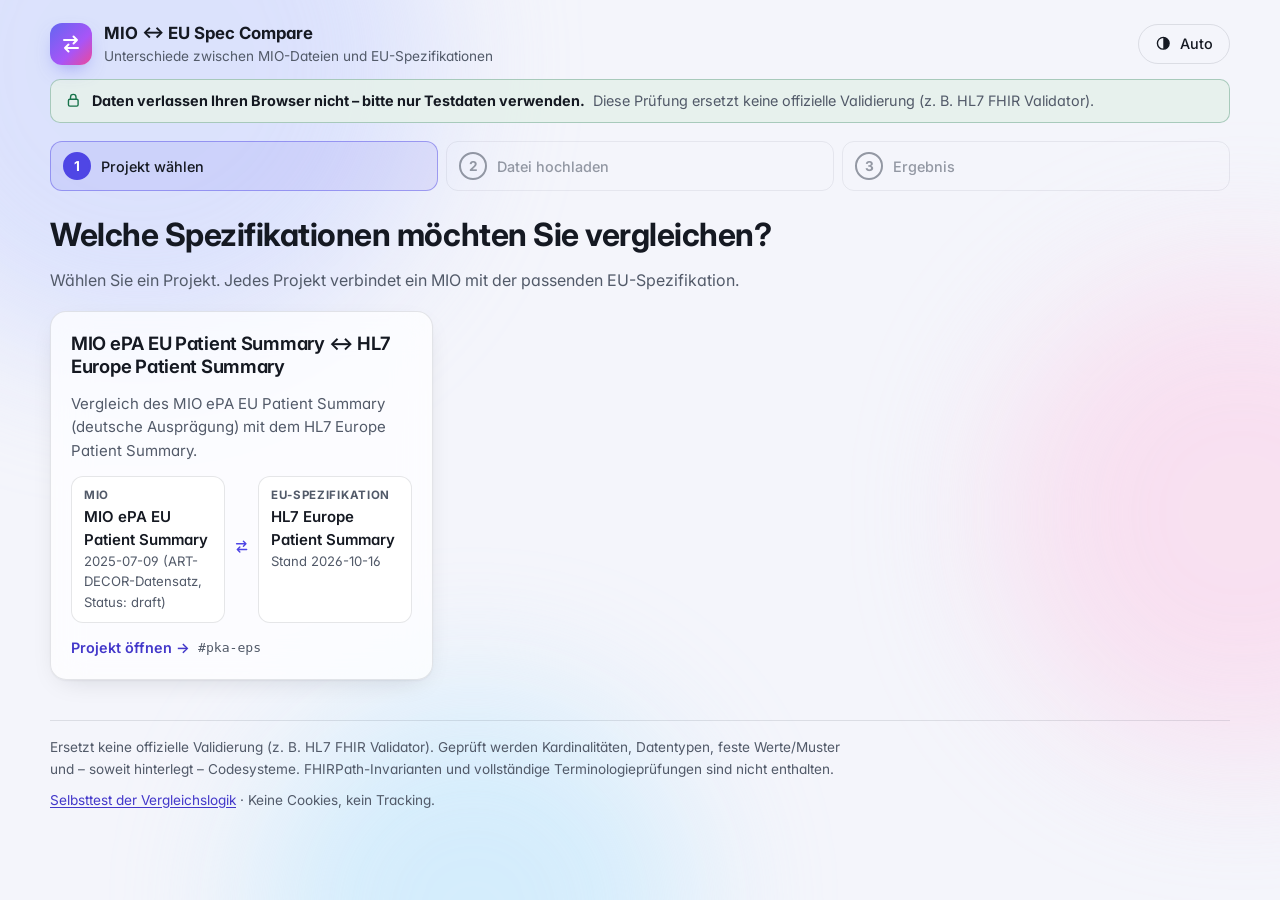
==== index.html @ 2fec4e15 "Webseite Erstellung Ersterstellung" ====
<!doctype html>
<html lang="de">
<head>
  <meta charset="utf-8">
  <meta name="viewport" content="width=device-width, initial-scale=1">
  <title>MIO ↔ EU Spec Compare</title>
  <meta name="description" content="Vergleicht MIO-Dateien (FHIR XML) mit der passenden EU-Spezifikation und zeigt die Unterschiede. Alles läuft im Browser.">
  <meta name="color-scheme" content="light dark">
  <link rel="icon" href="data:image/svg+xml,%3Csvg xmlns='http://www.w3.org/2000/svg' viewBox='0 0 32 32'%3E%3Crect width='32' height='32' rx='8' fill='%234f46e5'/%3E%3Cpath d='M9 11h9m0 0-3-3m3 3-3 3M23 21h-9m0 0 3-3m-3 3 3 3' stroke='white' stroke-width='2.4' fill='none' stroke-linecap='round' stroke-linejoin='round'/%3E%3C/svg%3E">
  <link rel="preconnect" href="https://fonts.googleapis.com">
  <link rel="preconnect" href="https://fonts.gstatic.com" crossorigin>
  <link rel="stylesheet" href="https://fonts.googleapis.com/css2?family=Inter:wght@400;500;600;700&display=swap">
  <link rel="stylesheet" href="css/app.css">
  <link rel="stylesheet" href="css/print.css" media="print">
</head>
<body>
  <!-- Icon-Bibliothek (inline, keine externen Abhängigkeiten) -->
  <svg width="0" height="0" style="position:absolute" aria-hidden="true" focusable="false">
    <symbol id="i-fehlt" viewBox="0 0 24 24"><circle cx="12" cy="12" r="9" fill="none" stroke="currentColor" stroke-width="2"/><path d="M8 12h8" stroke="currentColor" stroke-width="2.2" stroke-linecap="round"/></symbol>
    <symbol id="i-nur-mio" viewBox="0 0 24 24"><circle cx="12" cy="12" r="9" fill="none" stroke="currentColor" stroke-width="2"/><path d="M12 8v8M8 12h8" stroke="currentColor" stroke-width="2.2" stroke-linecap="round"/></symbol>
    <symbol id="i-abweichend" viewBox="0 0 24 24"><path d="M12 3 2.5 20h19L12 3Z" fill="none" stroke="currentColor" stroke-width="2" stroke-linejoin="round"/><path d="M8.5 13h7M8.5 16.5h7M14 10.5l-4 8" stroke="currentColor" stroke-width="1.8" stroke-linecap="round"/></symbol>
    <symbol id="i-ok" viewBox="0 0 24 24"><circle cx="12" cy="12" r="9" fill="none" stroke="currentColor" stroke-width="2"/><path d="m8 12.5 2.6 2.6L16.2 9.5" fill="none" stroke="currentColor" stroke-width="2.2" stroke-linecap="round" stroke-linejoin="round"/></symbol>
    <symbol id="i-kritisch" viewBox="0 0 24 24"><path d="M8.2 2.5h7.6l5.7 5.7v7.6l-5.7 5.7H8.2l-5.7-5.7V8.2z" fill="none" stroke="currentColor" stroke-width="2" stroke-linejoin="round"/><path d="M12 7.5v5.5" stroke="currentColor" stroke-width="2.2" stroke-linecap="round"/><circle cx="12" cy="16.5" r="1.3" fill="currentColor"/></symbol>
    <symbol id="i-warnung" viewBox="0 0 24 24"><path d="M12 3 2.5 20h19L12 3Z" fill="none" stroke="currentColor" stroke-width="2" stroke-linejoin="round"/><path d="M12 9.5v4.5" stroke="currentColor" stroke-width="2.2" stroke-linecap="round"/><circle cx="12" cy="17" r="1.2" fill="currentColor"/></symbol>
    <symbol id="i-info" viewBox="0 0 24 24"><circle cx="12" cy="12" r="9" fill="none" stroke="currentColor" stroke-width="2"/><path d="M12 11v5.5" stroke="currentColor" stroke-width="2.2" stroke-linecap="round"/><circle cx="12" cy="7.8" r="1.3" fill="currentColor"/></symbol>
    <symbol id="i-upload" viewBox="0 0 24 24"><path d="M12 15V4m0 0-4.5 4.5M12 4l4.5 4.5M4 15v3.5A1.5 1.5 0 0 0 5.5 20h13a1.5 1.5 0 0 0 1.5-1.5V15" fill="none" stroke="currentColor" stroke-width="2" stroke-linecap="round" stroke-linejoin="round"/></symbol>
    <symbol id="i-file" viewBox="0 0 24 24"><path d="M14 3H7a2 2 0 0 0-2 2v14a2 2 0 0 0 2 2h10a2 2 0 0 0 2-2V8l-5-5Z M14 3v5h5" fill="none" stroke="currentColor" stroke-width="2" stroke-linejoin="round"/></symbol>
    <symbol id="i-lock" viewBox="0 0 24 24"><rect x="5" y="10.5" width="14" height="10" rx="2" fill="none" stroke="currentColor" stroke-width="2"/><path d="M8 10.5V7.5a4 4 0 0 1 8 0v3" fill="none" stroke="currentColor" stroke-width="2"/></symbol>
    <symbol id="i-sun" viewBox="0 0 24 24"><circle cx="12" cy="12" r="4.2" fill="none" stroke="currentColor" stroke-width="2"/><path d="M12 2.5v2M12 19.5v2M4.6 4.6 6 6M18 18l1.4 1.4M2.5 12h2M19.5 12h2M4.6 19.4 6 18M18 6l1.4-1.4" stroke="currentColor" stroke-width="2" stroke-linecap="round"/></symbol>
    <symbol id="i-moon" viewBox="0 0 24 24"><path d="M20 14.5A8 8 0 0 1 9.5 4a8 8 0 1 0 10.5 10.5Z" fill="none" stroke="currentColor" stroke-width="2" stroke-linejoin="round"/></symbol>
    <symbol id="i-auto" viewBox="0 0 24 24"><circle cx="12" cy="12" r="8.5" fill="none" stroke="currentColor" stroke-width="2"/><path d="M12 3.5v17a8.5 8.5 0 0 0 0-17Z" fill="currentColor"/></symbol>
    <symbol id="i-external" viewBox="0 0 24 24"><path d="M14 4h6v6M20 4l-9 9M18 14v4.5a1.5 1.5 0 0 1-1.5 1.5h-11A1.5 1.5 0 0 1 4 18.5v-11A1.5 1.5 0 0 1 5.5 6H10" fill="none" stroke="currentColor" stroke-width="2" stroke-linecap="round" stroke-linejoin="round"/></symbol>
    <symbol id="i-download" viewBox="0 0 24 24"><path d="M12 4v11m0 0-4.5-4.5M12 15l4.5-4.5M4 17v1.5A1.5 1.5 0 0 0 5.5 20h13a1.5 1.5 0 0 0 1.5-1.5V17" fill="none" stroke="currentColor" stroke-width="2" stroke-linecap="round" stroke-linejoin="round"/></symbol>
    <symbol id="i-print" viewBox="0 0 24 24"><path d="M7 9V3.5h10V9M7 17H5a1.5 1.5 0 0 1-1.5-1.5v-5A1.5 1.5 0 0 1 5 9h14a1.5 1.5 0 0 1 1.5 1.5v5A1.5 1.5 0 0 1 19 17h-2M7 14h10v6.5H7z" fill="none" stroke="currentColor" stroke-width="2" stroke-linejoin="round"/></symbol>
    <symbol id="i-link" viewBox="0 0 24 24"><path d="M10 14a4 4 0 0 0 5.7 0l3-3a4 4 0 0 0-5.7-5.7l-1 1M14 10a4 4 0 0 0-5.7 0l-3 3a4 4 0 0 0 5.7 5.7l1-1" fill="none" stroke="currentColor" stroke-width="2" stroke-linecap="round"/></symbol>
    <symbol id="i-back" viewBox="0 0 24 24"><path d="M15 5l-7 7 7 7" fill="none" stroke="currentColor" stroke-width="2.2" stroke-linecap="round" stroke-linejoin="round"/></symbol>
    <symbol id="i-search" viewBox="0 0 24 24"><circle cx="10.5" cy="10.5" r="6.5" fill="none" stroke="currentColor" stroke-width="2"/><path d="m15.5 15.5 5 5" stroke="currentColor" stroke-width="2" stroke-linecap="round"/></symbol>
    <symbol id="i-arrows" viewBox="0 0 24 24"><path d="M5 8h13m0 0-3.5-3.5M18 8l-3.5 3.5M19 16H6m0 0 3.5-3.5M6 16l3.5 3.5" fill="none" stroke="currentColor" stroke-width="2" stroke-linecap="round" stroke-linejoin="round"/></symbol>
  </svg>

  <a class="skip-link" href="#main">Zum Inhalt springen</a>
  <div class="backdrop" aria-hidden="true"><span class="blob b1"></span><span class="blob b2"></span><span class="blob b3"></span></div>

  <header class="topbar">
    <div class="brand">
      <span class="brand-mark" aria-hidden="true"><svg><use href="#i-arrows"/></svg></span>
      <div>
        <p class="brand-title">MIO ↔ EU Spec Compare</p>
        <p class="brand-sub">Unterschiede zwischen MIO-Dateien und EU-Spezifikationen</p>
      </div>
    </div>
    <button type="button" class="btn btn-ghost theme-toggle" id="theme-toggle" aria-label="Farbschema: automatisch">
      <svg aria-hidden="true"><use href="#i-auto"/></svg><span class="theme-label">Auto</span>
    </button>
  </header>

  <div class="privacy" role="note">
    <svg aria-hidden="true"><use href="#i-lock"/></svg>
    <p><strong>Daten verlassen Ihren Browser nicht – bitte nur Testdaten verwenden.</strong>
      <span>Diese Prüfung ersetzt keine offizielle Validierung (z. B. HL7 FHIR Validator).</span></p>
  </div>

  <nav class="stepper" aria-label="Fortschritt">
    <ol>
      <li><button type="button" class="step" data-step="1"><span class="step-no">1</span><span class="step-text">Projekt wählen</span></button></li>
      <li><button type="button" class="step" data-step="2"><span class="step-no">2</span><span class="step-text">Datei hochladen</span></button></li>
      <li><button type="button" class="step" data-step="3"><span class="step-no">3</span><span class="step-text">Ergebnis</span></button></li>
    </ol>
  </nav>

  <main id="main">
    <p id="status" class="sr-only" role="status" aria-live="polite"></p>

    <!-- Schritt 1 -->
    <section id="schritt-1" class="panel" aria-labelledby="h-schritt-1">
      <h1 id="h-schritt-1" tabindex="-1">Welche Spezifikationen möchten Sie vergleichen?</h1>
      <p class="lead">Wählen Sie ein Projekt. Jedes Projekt verbindet ein MIO mit der passenden EU-Spezifikation.</p>
      <div id="projekt-liste" class="projekt-grid" aria-busy="true"></div>
    </section>

    <!-- Schritt 2 -->
    <section id="schritt-2" class="panel" aria-labelledby="h-schritt-2" hidden>
      <h1 id="h-schritt-2" tabindex="-1">MIO-Datei hochladen</h1>
      <div id="projekt-info" class="projekt-info glass"></div>

      <div id="fehler" class="alert" role="alert" hidden></div>

      <label class="dropzone glass" id="dropzone">
        <input type="file" id="datei-input" accept=".xml,application/xml,text/xml" class="sr-only">
        <span class="drop-icon" aria-hidden="true"><svg><use href="#i-upload"/></svg></span>
        <span class="drop-title">FHIR-XML-Datei hierher ziehen</span>
        <span class="drop-sub">oder <span class="drop-link">Datei auswählen</span> · Bundle oder einzelne Ressource</span>
      </label>

      <div class="beispiele">
        <span class="beispiele-label">Kein Testfall zur Hand?</span>
        <div id="beispiel-buttons" class="btn-row"></div>
      </div>

      <details class="erweitert glass">
        <summary>Erweitert: eigene StructureDefinitions für einen Ad-hoc-Vergleich</summary>
        <p>Laden Sie Profile im JSON-Format (Snapshot-Form, z. B. aus dem <code>package.tgz</code> eines IG). Sie ersetzen für den
          jeweiligen Ressourcentyp die Profile des Projekts – nur in dieser Sitzung und nur in Ihrem Browser.</p>
        <label class="btn btn-secondary file-btn">
          <input type="file" id="profil-input" accept=".json,application/json" multiple class="sr-only">
          <svg aria-hidden="true"><use href="#i-file"/></svg> Profile (JSON) auswählen
        </label>
        <ul id="eigene-profile" class="eigene-profile"></ul>
      </details>
    </section>

    <!-- Schritt 3 -->
    <section id="schritt-3" class="panel" aria-labelledby="h-schritt-3" hidden>
      <div class="ergebnis-kopf">
        <div>
          <h1 id="h-schritt-3" tabindex="-1">Ergebnis</h1>
          <p id="ergebnis-meta" class="lead"></p>
        </div>
        <div class="btn-row werkzeuge">
          <button type="button" class="btn btn-secondary" id="export-csv"><svg aria-hidden="true"><use href="#i-download"/></svg> CSV</button>
          <button type="button" class="btn btn-secondary" id="export-json"><svg aria-hidden="true"><use href="#i-download"/></svg> JSON</button>
          <button type="button" class="btn btn-secondary" id="drucken"><svg aria-hidden="true"><use href="#i-print"/></svg> Drucken</button>
          <button type="button" class="btn btn-secondary" id="link-kopieren"><svg aria-hidden="true"><use href="#i-link"/></svg> Link kopieren</button>
          <button type="button" class="btn btn-primary" id="neue-datei"><svg aria-hidden="true"><use href="#i-upload"/></svg> Neue Datei</button>
        </div>
      </div>

      <div class="uebersicht">
        <div class="score glass" id="score"></div>
        <div class="kennzahlen" id="kennzahlen"></div>
      </div>

      <div class="ansicht-tabs" role="tablist" aria-label="Ansicht">
        <button type="button" role="tab" id="tab-dashboard" aria-controls="ansicht-dashboard" aria-selected="true">Befunde</button>
        <button type="button" role="tab" id="tab-nebeneinander" aria-controls="ansicht-nebeneinander" aria-selected="false" tabindex="-1">Nebeneinander</button>
      </div>

      <div id="ansicht-dashboard" role="tabpanel" aria-labelledby="tab-dashboard">
        <div class="filter glass">
          <div class="chips" id="chips" role="group" aria-label="Kategorien filtern"></div>
          <div class="filter-felder">
            <label class="feld suche">
              <span class="sr-only">Volltextsuche</span>
              <svg aria-hidden="true"><use href="#i-search"/></svg>
              <input type="search" id="suche" placeholder="Suchen: Pfad, Element, Erklärung …" autocomplete="off">
            </label>
            <label class="feld">
              <span class="feld-label">Schwere</span>
              <select id="filter-schwere">
                <option value="">Alle</option>
                <option value="kritisch">Kritisch</option>
                <option value="warnung">Warnung</option>
                <option value="info">Info</option>
              </select>
            </label>
            <label class="feld">
              <span class="feld-label">Ressource</span>
              <select id="filter-ressource"><option value="">Alle</option></select>
            </label>
          </div>
        </div>
        <p id="treffer-info" class="treffer-info" aria-live="polite"></p>
        <div id="befund-liste" class="befund-liste"></div>
      </div>

      <div id="ansicht-nebeneinander" role="tabpanel" aria-labelledby="tab-nebeneinander" hidden>
        <div class="filter glass nb-filter">
          <label class="feld">
            <span class="feld-label">Ressource</span>
            <select id="nb-ressource"></select>
          </label>
          <label class="schalter">
            <input type="checkbox" id="nb-nur-unterschiede">
            <span>Nur Unterschiede zeigen</span>
          </label>
          <p class="nb-hinweis" id="nb-profil"></p>
        </div>
        <div class="nb-tabelle glass" id="nb-tabelle" role="table" aria-label="MIO-Datei und EU-Profil nebeneinander"></div>
      </div>
    </section>
  </main>

  <footer class="fusszeile">
    <p>Ersetzt keine offizielle Validierung (z. B. HL7 FHIR Validator). Geprüft werden Kardinalitäten, Datentypen,
      feste Werte/Muster und – soweit hinterlegt – Codesysteme. FHIRPath-Invarianten und vollständige Terminologieprüfungen sind nicht enthalten.</p>
    <p><a href="tests/compare.test.html">Selbsttest der Vergleichslogik</a> · Keine Cookies, kein Tracking.</p>
  </footer>

  <script src="js/fhir-xml.js"></script>
  <script src="js/compare.js"></script>
  <script src="js/specs.js"></script>
  <script src="js/export.js"></script>
  <script src="js/app.js"></script>
</body>
</html>
---- css/app.css ----
/* ==========================================================================
   MIO ↔ EU Spec Compare – Stylesheet
   Hell/Dunkel: folgt dem System, per [data-theme] auf <html> überschreibbar.
   ========================================================================== */

:root {
  --font: "Inter", system-ui, -apple-system, "Segoe UI", Roboto, "Helvetica Neue", Arial, sans-serif;
  --mono: ui-monospace, "Cascadia Code", "SF Mono", Consolas, monospace;
  --radius: 16px;
  --radius-sm: 10px;
  --ease: cubic-bezier(.2, .8, .2, 1);

  --bg: #f4f5fb;
  --bg-blob-1: #c7d2fe;
  --bg-blob-2: #fbcfe8;
  --bg-blob-3: #bae6fd;
  --surface: rgba(255, 255, 255, .72);
  --surface-strong: rgba(255, 255, 255, .92);
  --surface-solid: #ffffff;
  --border: rgba(23, 27, 45, .11);
  --text: #151922;
  --muted: #525a69;
  --accent: #4f46e5;
  --accent-strong: #4338ca;
  --accent-soft: rgba(79, 70, 229, .1);
  --on-accent: #ffffff;
  --focus: #2563eb;
  --shadow: 0 1px 2px rgba(17, 20, 35, .05), 0 8px 28px -12px rgba(17, 20, 35, .18);
  --shadow-lift: 0 2px 4px rgba(17, 20, 35, .06), 0 18px 40px -16px rgba(17, 20, 35, .28);

  --c-fehlt: #b4232a;
  --c-abweichend: #9a5300;
  --c-nur-mio: #6a3bc9;
  --c-ok: #17724a;
  --c-kritisch: #b4232a;
  --c-warnung: #9a5300;
  --c-info: #2c5cc5;
  --tint: 10%;
}

@media (prefers-color-scheme: dark) {
  :root:not([data-theme="light"]) {
    --bg: #0c0f16;
    --bg-blob-1: #312e81;
    --bg-blob-2: #581c45;
    --bg-blob-3: #0c4a6e;
    --surface: rgba(24, 28, 39, .66);
    --surface-strong: rgba(28, 32, 44, .9);
    --surface-solid: #171b25;
    --border: rgba(226, 232, 255, .11);
    --text: #e8ebf2;
    --muted: #a3abbb;
    --accent: #8f89ff;
    --accent-strong: #a5a0ff;
    --accent-soft: rgba(143, 137, 255, .14);
    --on-accent: #0c0f16;
    --focus: #8ab4ff;
    --shadow: 0 1px 2px rgba(0, 0, 0, .3), 0 10px 30px -12px rgba(0, 0, 0, .6);
    --shadow-lift: 0 2px 4px rgba(0, 0, 0, .35), 0 20px 44px -16px rgba(0, 0, 0, .7);

    --c-fehlt: #ff8d8d;
    --c-abweichend: #f3b54a;
    --c-nur-mio: #bba5ff;
    --c-ok: #5fd39d;
    --c-kritisch: #ff8d8d;
    --c-warnung: #f3b54a;
    --c-info: #8db6ff;
    --tint: 16%;
  }
}

:root[data-theme="dark"] {
  --bg: #0c0f16;
  --bg-blob-1: #312e81;
  --bg-blob-2: #581c45;
  --bg-blob-3: #0c4a6e;
  --surface: rgba(24, 28, 39, .66);
  --surface-strong: rgba(28, 32, 44, .9);
  --surface-solid: #171b25;
  --border: rgba(226, 232, 255, .11);
  --text: #e8ebf2;
  --muted: #a3abbb;
  --accent: #8f89ff;
  --accent-strong: #a5a0ff;
  --accent-soft: rgba(143, 137, 255, .14);
  --on-accent: #0c0f16;
  --focus: #8ab4ff;
  --shadow: 0 1px 2px rgba(0, 0, 0, .3), 0 10px 30px -12px rgba(0, 0, 0, .6);
  --shadow-lift: 0 2px 4px rgba(0, 0, 0, .35), 0 20px 44px -16px rgba(0, 0, 0, .7);

  --c-fehlt: #ff8d8d;
  --c-abweichend: #f3b54a;
  --c-nur-mio: #bba5ff;
  --c-ok: #5fd39d;
  --c-kritisch: #ff8d8d;
  --c-warnung: #f3b54a;
  --c-info: #8db6ff;
  --tint: 16%;
}

/* --------------------------------------------------------------- Basis */

*, *::before, *::after { box-sizing: border-box; }

html { -webkit-text-size-adjust: 100%; }

body {
  margin: 0;
  min-height: 100vh;
  background: var(--bg);
  color: var(--text);
  font: 400 15px/1.55 var(--font);
  font-feature-settings: "cv11", "ss01";
  overflow-x: hidden;
}

h1, h2, h3 { line-height: 1.25; margin: 0 0 .4em; letter-spacing: -.015em; }
h1 { font-size: clamp(1.45rem, 1.1rem + 1.4vw, 2rem); font-weight: 700; }
h2 { font-size: 1.15rem; font-weight: 650; }
h1:focus { outline: none; }
p { margin: 0 0 .75em; }
a { color: var(--accent-strong); text-underline-offset: 2px; }
code, .mono { font-family: var(--mono); font-size: .9em; }
svg { width: 1.15em; height: 1.15em; flex: none; }

:focus-visible { outline: 3px solid var(--focus); outline-offset: 2px; border-radius: 6px; }

.sr-only {
  position: absolute !important; width: 1px; height: 1px; padding: 0; margin: -1px;
  overflow: hidden; clip: rect(0 0 0 0); white-space: nowrap; border: 0;
}

.skip-link {
  position: absolute; left: 16px; top: -60px; z-index: 50;
  background: var(--accent); color: var(--on-accent); padding: 8px 14px; border-radius: 8px; text-decoration: none;
}
.skip-link:focus { top: 12px; }

/* Hintergrund-Blobs für den Glas-Effekt */
.backdrop { position: fixed; inset: 0; z-index: -1; overflow: hidden; pointer-events: none; }
.blob { position: absolute; border-radius: 50%; filter: blur(70px); opacity: .55; animation: schweben 22s var(--ease) infinite alternate; }
.b1 { width: 46vmax; height: 46vmax; background: var(--bg-blob-1); top: -18vmax; left: -12vmax; }
.b2 { width: 38vmax; height: 38vmax; background: var(--bg-blob-2); top: 30vh; right: -16vmax; animation-delay: -6s; }
.b3 { width: 34vmax; height: 34vmax; background: var(--bg-blob-3); bottom: -18vmax; left: 20vw; animation-delay: -12s; }
@keyframes schweben { to { transform: translate3d(4vmax, 3vmax, 0) scale(1.08); } }

.glass {
  background: var(--surface);
  border: 1px solid var(--border);
  border-radius: var(--radius);
  box-shadow: var(--shadow);
  -webkit-backdrop-filter: blur(18px) saturate(140%);
  backdrop-filter: blur(18px) saturate(140%);
}

/* --------------------------------------------------------------- Kopf */

.topbar, .privacy, .stepper, main, .fusszeile {
  width: min(1180px, 100% - 32px);
  margin-inline: auto;
}

.topbar { display: flex; align-items: center; justify-content: space-between; gap: 16px; padding: 20px 0 12px; }
.brand { display: flex; align-items: center; gap: 12px; min-width: 0; }
.brand-mark {
  display: grid; place-items: center; width: 42px; height: 42px; border-radius: 12px; flex: none;
  background: linear-gradient(135deg, #6366f1, #a855f7 60%, #ec4899); color: #fff;
  box-shadow: 0 8px 20px -8px rgba(99, 102, 241, .7);
}
.brand-mark svg { width: 24px; height: 24px; }
.brand-title { font-weight: 700; font-size: 1.05rem; margin: 0; }
.brand-sub { margin: 0; color: var(--muted); font-size: .85rem; }

.privacy {
  display: flex; align-items: flex-start; gap: 10px; padding: 10px 14px; border-radius: var(--radius-sm);
  background: color-mix(in srgb, var(--c-ok) var(--tint), var(--surface-strong));
  border: 1px solid color-mix(in srgb, var(--c-ok) 30%, transparent);
  font-size: .9rem;
}
.privacy svg { color: var(--c-ok); margin-top: 2px; }
.privacy p { margin: 0; }
.privacy span { color: var(--muted); display: inline-block; margin-left: 4px; }

/* --------------------------------------------------------------- Buttons */

.btn {
  display: inline-flex; align-items: center; justify-content: center; gap: 8px;
  min-height: 40px; padding: 8px 16px; border-radius: 999px; border: 1px solid transparent;
  font: 600 .9rem/1.2 var(--font); cursor: pointer; text-decoration: none; white-space: nowrap;
  transition: transform .18s var(--ease), box-shadow .18s var(--ease), background-color .18s;
}
.btn:hover { transform: translateY(-1px); }
.btn:active { transform: translateY(0) scale(.98); }
.btn-primary { background: var(--accent); color: var(--on-accent); box-shadow: 0 8px 20px -10px var(--accent); }
.btn-primary:hover { background: var(--accent-strong); }
.btn-secondary { background: var(--surface-strong); color: var(--text); border-color: var(--border); }
.btn-secondary:hover { box-shadow: var(--shadow); }
.btn-ghost { background: transparent; color: var(--text); border-color: var(--border); }
.btn-row { display: flex; flex-wrap: wrap; gap: 8px; }
.theme-toggle .theme-label { font-weight: 500; }

/* --------------------------------------------------------------- Stepper */

.stepper { margin-top: 18px; }
.stepper ol { list-style: none; display: flex; gap: 8px; padding: 0; margin: 0; counter-reset: none; }
.stepper li { flex: 1; min-width: 0; }
.step {
  width: 100%; display: flex; align-items: center; gap: 10px; padding: 10px 12px; border-radius: 12px;
  background: transparent; border: 1px solid var(--border); color: var(--muted);
  font: 500 .9rem var(--font); cursor: pointer; text-align: left; position: relative; overflow: hidden;
  transition: background-color .25s, color .25s, border-color .25s;
}
.step[disabled] { cursor: not-allowed; opacity: .6; }
.step-no {
  display: grid; place-items: center; width: 28px; height: 28px; border-radius: 50%; flex: none;
  border: 2px solid currentColor; font-weight: 700; font-size: .85rem;
}
.step-text { overflow: hidden; text-overflow: ellipsis; white-space: nowrap; }
.step[aria-current="step"] { background: var(--accent-soft); color: var(--text); border-color: color-mix(in srgb, var(--accent) 45%, transparent); }
.step[aria-current="step"] .step-no { background: var(--accent); border-color: var(--accent); color: var(--on-accent); }
.step.erledigt { color: var(--text); }
.step.erledigt .step-no { border-color: var(--c-ok); color: var(--c-ok); }
.step.erledigt .step-no::after { content: ""; }

/* --------------------------------------------------------------- Panels */

main { padding: 24px 0 40px; }
.panel { animation: einblenden .45s var(--ease); }
.panel[hidden] { display: none; }
@keyframes einblenden { from { opacity: 0; transform: translateY(10px); } }
.lead { color: var(--muted); font-size: 1rem; max-width: 70ch; }

/* Projektkarten */
.projekt-grid { display: grid; grid-template-columns: repeat(auto-fill, minmax(min(100%, 340px), 1fr)); gap: 16px; margin-top: 18px; }
.projekt-karte {
  display: flex; flex-direction: column; gap: 14px; padding: 20px; text-align: left; cursor: pointer;
  color: var(--text); font: inherit; position: relative;
  transition: transform .25s var(--ease), box-shadow .25s var(--ease), border-color .25s;
}
.projekt-karte:hover { transform: translateY(-3px); box-shadow: var(--shadow-lift); border-color: color-mix(in srgb, var(--accent) 40%, transparent); }
.projekt-karte h2 { margin: 0; }
.projekt-karte p { margin: 0; color: var(--muted); }
.spec-paar { display: grid; grid-template-columns: 1fr auto 1fr; align-items: stretch; gap: 8px; }
.spec { padding: 10px 12px; border-radius: 12px; background: var(--surface-strong); border: 1px solid var(--border); min-width: 0; }
.spec-art { display: block; font-size: .72rem; font-weight: 700; letter-spacing: .06em; text-transform: uppercase; color: var(--muted); }
.spec-name { display: block; font-weight: 600; overflow-wrap: anywhere; }
.spec-version { display: block; font-size: .82rem; color: var(--muted); }
.spec-pfeil { align-self: center; color: var(--accent); }
.karte-fuss { display: flex; justify-content: space-between; align-items: center; gap: 8px; color: var(--accent-strong); font-weight: 600; font-size: .9rem; }
.karte-fuss .anker { font-family: var(--mono); color: var(--muted); font-weight: 400; font-size: .82rem; }

/* Schritt 2 */
.projekt-info { display: flex; flex-wrap: wrap; align-items: center; justify-content: space-between; gap: 12px; padding: 14px 18px; margin: 12px 0 18px; }
.projekt-info strong { font-size: 1rem; }
.projekt-info p { margin: 0; color: var(--muted); font-size: .9rem; }

.dropzone {
  display: flex; flex-direction: column; align-items: center; justify-content: center; gap: 8px; text-align: center;
  min-height: 240px; padding: 32px 20px; cursor: pointer; position: relative; overflow: hidden;
  border: 2px dashed color-mix(in srgb, var(--accent) 45%, var(--border));
  transition: border-color .25s, background-color .25s, transform .25s var(--ease);
}
.dropzone::before {
  content: ""; position: absolute; inset: -40%; z-index: -1; opacity: 0;
  background: conic-gradient(from 0deg, transparent, var(--accent-soft), transparent 40%);
  animation: drehen 6s linear infinite; transition: opacity .3s;
}
.dropzone:hover::before, .dropzone.aktiv::before { opacity: 1; }
.dropzone:hover { border-color: var(--accent); }
.dropzone.aktiv { border-color: var(--accent); background: var(--accent-soft); transform: scale(1.01); }
.dropzone:focus-within { outline: 3px solid var(--focus); outline-offset: 3px; }
.drop-icon {
  display: grid; place-items: center; width: 64px; height: 64px; border-radius: 20px;
  background: var(--accent-soft); color: var(--accent-strong); animation: wippen 2.8s var(--ease) infinite;
}
.drop-icon svg { width: 30px; height: 30px; }
.dropzone.aktiv .drop-icon { animation-duration: .9s; }
.drop-title { font-weight: 650; font-size: 1.1rem; }
.drop-sub { color: var(--muted); }
.drop-link { color: var(--accent-strong); font-weight: 600; text-decoration: underline; text-underline-offset: 3px; }
.dropzone.laedt .drop-icon { animation: pulsieren .8s ease-in-out infinite; }
@keyframes drehen { to { transform: rotate(1turn); } }
@keyframes wippen { 50% { transform: translateY(-6px); } }
@keyframes pulsieren { 50% { transform: scale(.9); opacity: .6; } }

.beispiele { display: flex; flex-wrap: wrap; align-items: center; gap: 10px 14px; margin: 18px 0; }
.beispiele-label { color: var(--muted); }

.erweitert { padding: 14px 18px; margin-top: 8px; }
.erweitert summary { cursor: pointer; font-weight: 600; }
.erweitert p { color: var(--muted); margin-top: 10px; }
.file-btn { cursor: pointer; }
.file-btn:focus-within { outline: 3px solid var(--focus); outline-offset: 2px; }
.eigene-profile { margin: 10px 0 0; padding-left: 20px; }

.alert {
  display: flex; gap: 10px; align-items: flex-start; padding: 12px 16px; margin-bottom: 16px; border-radius: var(--radius-sm);
  background: color-mix(in srgb, var(--c-fehlt) var(--tint), var(--surface-strong));
  border: 1px solid color-mix(in srgb, var(--c-fehlt) 40%, transparent);
  animation: einblenden .3s var(--ease);
}
.alert svg { color: var(--c-fehlt); margin-top: 3px; }
.alert p { margin: 0; }
.alert[hidden] { display: none; }

/* --------------------------------------------------------------- Ergebnis */

.ergebnis-kopf { display: flex; flex-wrap: wrap; align-items: flex-end; justify-content: space-between; gap: 12px 24px; }
.ergebnis-kopf .lead { margin: 0; }
.werkzeuge .btn { min-height: 36px; padding: 6px 13px; font-size: .85rem; }

.uebersicht { display: grid; grid-template-columns: minmax(300px, 360px) 1fr; gap: 16px; margin: 20px 0; }
.score { display: flex; align-items: center; gap: 16px; padding: 18px; }
.ring { position: relative; width: 112px; height: 112px; flex: none; }
.ring svg { width: 112px; height: 112px; transform: rotate(-90deg); }
.ring-bg { stroke: color-mix(in srgb, var(--text) 10%, transparent); }
.ring-fg { stroke: url(#ring-verlauf); stroke-linecap: round; transition: stroke-dashoffset 1.2s var(--ease); }
.ring-wert { position: absolute; inset: 0; display: flex; align-items: center; justify-content: center; font-weight: 750; font-size: 1.6rem; letter-spacing: -.03em; }
.ring-wert small { font-size: .9rem; font-weight: 600; margin-left: 1px; }
.score-text strong { display: block; font-size: 1rem; }
.score-text span { color: var(--muted); font-size: .85rem; }

.kennzahlen { display: grid; grid-template-columns: repeat(auto-fit, minmax(160px, 1fr)); gap: 12px; }
.kennzahl {
  display: flex; flex-direction: column; justify-content: space-between; gap: 6px; padding: 14px 16px;
  border-left: 4px solid var(--farbe);
}
.kennzahl-kopf { display: flex; align-items: center; gap: 8px; font-weight: 600; font-size: .9rem; }
.kennzahl-kopf svg { color: var(--farbe); }
.kennzahl-zahl { font-size: 1.8rem; font-weight: 750; letter-spacing: -.03em; line-height: 1; }
.kennzahl-sub { color: var(--muted); font-size: .8rem; }

[data-kat="fehlt"] { --farbe: var(--c-fehlt); }
[data-kat="nur-mio"] { --farbe: var(--c-nur-mio); }
[data-kat="abweichend"] { --farbe: var(--c-abweichend); }
[data-kat="ok"] { --farbe: var(--c-ok); }
[data-schwere="kritisch"] { --sfarbe: var(--c-kritisch); }
[data-schwere="warnung"] { --sfarbe: var(--c-warnung); }
[data-schwere="info"] { --sfarbe: var(--c-info); }

/* Tabs */
.ansicht-tabs { display: inline-flex; gap: 4px; padding: 4px; border-radius: 999px; background: var(--surface); border: 1px solid var(--border); margin-bottom: 14px; }
.ansicht-tabs [role="tab"] {
  border: 0; background: transparent; color: var(--muted); font: 600 .9rem var(--font);
  padding: 8px 18px; border-radius: 999px; cursor: pointer; transition: background-color .2s, color .2s;
}
.ansicht-tabs [role="tab"][aria-selected="true"] { background: var(--accent); color: var(--on-accent); }

/* Filter */
.filter { padding: 14px 16px; display: grid; gap: 12px; margin-bottom: 12px; }
.chips { display: flex; flex-wrap: wrap; gap: 8px; }
.chip {
  display: inline-flex; align-items: center; gap: 7px; padding: 6px 12px 6px 9px; border-radius: 999px; cursor: pointer;
  font: 600 .85rem var(--font); color: var(--text);
  background: var(--surface-strong); border: 1.5px solid color-mix(in srgb, var(--farbe) 35%, var(--border));
  transition: background-color .2s, border-color .2s, transform .15s var(--ease);
}
.chip svg { color: var(--farbe); }
.chip .anzahl { font-variant-numeric: tabular-nums; padding: 0 7px; border-radius: 999px; background: color-mix(in srgb, var(--farbe) 16%, transparent); }
.chip[aria-pressed="true"] { background: color-mix(in srgb, var(--farbe) var(--tint), var(--surface-strong)); border-color: var(--farbe); }
.chip[aria-pressed="false"] { opacity: .72; }
.chip[aria-pressed="false"] .chip-text { text-decoration: line-through; text-decoration-thickness: 1.5px; }
.chip:active { transform: scale(.96); }

.filter-felder { display: flex; flex-wrap: wrap; gap: 10px; align-items: flex-end; }
.feld { display: flex; flex-direction: column; gap: 4px; font-size: .8rem; color: var(--muted); font-weight: 600; }
.feld select, .feld input {
  min-height: 40px; padding: 8px 12px; border-radius: 10px; border: 1px solid var(--border);
  background: var(--surface-solid); color: var(--text); font: 400 .9rem var(--font); min-width: 150px;
}
.feld.suche { flex: 1 1 260px; flex-direction: row; align-items: center; position: relative; }
.feld.suche svg { position: absolute; left: 12px; color: var(--muted); }
.feld.suche input { width: 100%; padding-left: 36px; }
.treffer-info { color: var(--muted); font-size: .88rem; margin: 6px 2px 10px; }

/* Befunde */
.befund-liste { display: grid; gap: 12px; }
.ressource-karte { overflow: hidden; animation: einblenden .4s var(--ease) backwards; }
.ressource-karte > summary {
  list-style: none; cursor: pointer; display: flex; flex-wrap: wrap; align-items: center; gap: 8px 14px; padding: 14px 18px;
}
.ressource-karte > summary::-webkit-details-marker { display: none; }
.ressource-karte > summary::before {
  content: ""; width: 9px; height: 9px; border-right: 2px solid var(--muted); border-bottom: 2px solid var(--muted);
  transform: rotate(-45deg); transition: transform .2s var(--ease); flex: none; margin-right: 2px;
}
.ressource-karte[open] > summary::before { transform: rotate(45deg); }
.rk-titel { font-weight: 650; overflow-wrap: anywhere; }
.rk-profil { color: var(--muted); font-size: .85rem; flex: 1 1 200px; }
.rk-zaehler { display: flex; gap: 6px; flex-wrap: wrap; }
.mini {
  display: inline-flex; align-items: center; gap: 4px; padding: 2px 8px; border-radius: 999px; font-size: .78rem; font-weight: 600;
  background: color-mix(in srgb, var(--farbe) var(--tint), transparent); color: var(--text);
}
.mini svg { color: var(--farbe); width: 14px; height: 14px; }

.befunde { list-style: none; margin: 0; padding: 0 12px 12px; display: grid; gap: 8px; }
.befund {
  display: grid; grid-template-columns: auto 1fr; gap: 4px 12px; padding: 12px 14px; border-radius: 12px;
  background: var(--surface-strong); border: 1px solid var(--border); border-left: 4px solid var(--farbe);
}
.befund-icon { color: var(--farbe); grid-row: span 3; padding-top: 2px; }
.befund-icon svg { width: 22px; height: 22px; }
.befund-kopf { display: flex; flex-wrap: wrap; align-items: center; gap: 6px 10px; }
.befund-element { font-weight: 650; }
.befund-mio { color: var(--muted); font-size: .88rem; }
.badge {
  display: inline-flex; align-items: center; gap: 4px; padding: 1px 8px; border-radius: 6px;
  font-size: .75rem; font-weight: 700; letter-spacing: .02em;
  border: 1px solid color-mix(in srgb, var(--farbe, var(--sfarbe)) 45%, transparent);
  color: var(--text); background: color-mix(in srgb, var(--farbe, var(--sfarbe)) var(--tint), transparent);
}
.badge svg { width: 13px; height: 13px; color: var(--sfarbe, var(--farbe)); }
.badge.schwere { --farbe: var(--sfarbe); }
.befund-pfad { font-family: var(--mono); font-size: .8rem; color: var(--muted); overflow-wrap: anywhere; }
.befund-text { margin: 2px 0 0; }
.ist-soll { display: flex; flex-wrap: wrap; gap: 6px 16px; font-size: .85rem; margin-top: 4px; grid-column: 2; }
.ist-soll div { min-width: 0; overflow-wrap: anywhere; }
.ist-soll dt { display: inline; color: var(--muted); font-weight: 600; }
.ist-soll dd { display: inline; margin: 0 0 0 4px; font-family: var(--mono); font-size: .82rem; }
.ig-link { display: inline-flex; align-items: center; gap: 4px; font-size: .85rem; font-weight: 600; grid-column: 2; justify-self: start; margin-top: 2px; }
.ig-link svg { width: 14px; height: 14px; }
.leer { text-align: center; padding: 40px 16px; color: var(--muted); }

/* Nebeneinander */
.nb-filter { grid-template-columns: auto auto 1fr; align-items: end; }
.nb-hinweis { margin: 0; color: var(--muted); font-size: .85rem; justify-self: end; text-align: right; }
.schalter { display: inline-flex; align-items: center; gap: 8px; min-height: 40px; cursor: pointer; font-weight: 500; }
.schalter input { width: 18px; height: 18px; accent-color: var(--accent); }
.nb-tabelle { max-height: 70vh; overflow: auto; padding: 0; }
.nb-zeile { display: grid; grid-template-columns: 190px minmax(0, 1fr) minmax(0, 1fr); border-bottom: 1px solid var(--border); }
.nb-zeile:last-child { border-bottom: 0; }
.nb-kopf { position: sticky; top: 0; z-index: 1; background: var(--surface-strong); -webkit-backdrop-filter: blur(12px); backdrop-filter: blur(12px); font-weight: 700; font-size: .85rem; }
.nb-zelle { padding: 8px 12px; min-width: 0; overflow-wrap: anywhere; font-size: .86rem; }
.nb-zelle + .nb-zelle { border-left: 1px solid var(--border); }
.nb-status { display: flex; align-items: flex-start; gap: 6px; font-weight: 600; font-size: .8rem; }
.nb-status svg { color: var(--farbe); width: 18px; height: 18px; }
.nb-name { font-weight: 600; display: block; }
.nb-wert { font-family: var(--mono); font-size: .8rem; color: var(--muted); display: block; }
.nb-zeile[data-kat="fehlt"] .nb-ist, .nb-zeile[data-kat="nur-mio"] .nb-soll { background: repeating-linear-gradient(135deg, transparent 0 6px, color-mix(in srgb, var(--farbe) 8%, transparent) 6px 12px); }
.nb-zeile:not(.nb-kopf):not([data-kat="ok"]) { background: color-mix(in srgb, var(--farbe) 5%, transparent); }
.nb-zeile:not(.nb-kopf):hover { background: var(--accent-soft); }
.nb-einzug { display: block; padding-left: calc(var(--tiefe, 0) * 14px); }

/* Fußzeile */
.fusszeile { padding: 16px 0 40px; color: var(--muted); font-size: .85rem; border-top: 1px solid var(--border); }
.fusszeile p { max-width: 90ch; }

/* Toast */
.toast {
  position: fixed; left: 50%; bottom: 24px; transform: translate(-50%, 20px); opacity: 0; z-index: 60;
  padding: 10px 18px; border-radius: 999px; background: var(--text); color: var(--bg); font-weight: 600; font-size: .9rem;
  transition: opacity .25s, transform .25s var(--ease); pointer-events: none;
}
.toast.sichtbar { opacity: 1; transform: translate(-50%, 0); }

/* --------------------------------------------------------------- Responsiv */

@media (max-width: 900px) {
  .uebersicht { grid-template-columns: 1fr; }
  .kennzahlen { grid-template-columns: repeat(2, minmax(0, 1fr)); }
  .kennzahl-kopf { overflow-wrap: anywhere; }
  .nb-filter { grid-template-columns: 1fr; }
  .nb-hinweis { justify-self: start; text-align: left; }
}

@media (max-width: 640px) {
  body { font-size: 14.5px; }
  .brand-sub { display: none; }
  .theme-toggle .theme-label { display: none; }
  .step { flex-direction: column; text-align: center; gap: 4px; padding: 8px 4px; font-size: .78rem; }
  .step-text { white-space: normal; }
  .spec-paar { grid-template-columns: 1fr; }
  .spec-pfeil { justify-self: center; transform: rotate(90deg); }
  .dropzone { min-height: 200px; }
  .feld select, .feld input { min-width: 0; width: 100%; }
  .filter-felder .feld { flex: 1 1 140px; }
  .nb-zeile { grid-template-columns: 1fr; }
  .nb-zelle + .nb-zelle { border-left: 0; border-top: 1px dashed var(--border); }
  .nb-kopf { display: none; }
  .nb-zelle::before { content: attr(data-label); display: block; font-size: .72rem; font-weight: 700; color: var(--muted); text-transform: uppercase; letter-spacing: .05em; }
  .nb-status::before { display: none; }
  .befund { grid-template-columns: 1fr; }
  .befund-icon { grid-row: auto; }
  .ist-soll, .ig-link { grid-column: 1; }
}

@media (prefers-reduced-motion: reduce) {
  *, *::before, *::after { animation-duration: .01ms !important; animation-iteration-count: 1 !important; transition-duration: .01ms !important; }
}
---- css/print.css ----
/* Druckansicht: nur Ergebnis und Befunde, schwarz auf weiß, ohne Effekte. */

@page { margin: 16mm 14mm; }

:root, :root[data-theme="dark"] {
  --bg: #fff; --text: #000; --muted: #444; --border: #bbb;
  --surface: #fff; --surface-strong: #fff; --surface-solid: #fff;
  --c-fehlt: #a00; --c-abweichend: #8a4b00; --c-nur-mio: #5a2db0; --c-ok: #0b6b3a;
  --c-kritisch: #a00; --c-warnung: #8a4b00; --c-info: #1f4fae;
  --tint: 0%;
}

body { background: #fff !important; color: #000; font-size: 10.5pt; }

.backdrop, .skip-link, .topbar .theme-toggle, .stepper, #schritt-1, #schritt-2,
.werkzeuge, .ansicht-tabs, .filter, #ansicht-nebeneinander, .toast, .ig-link svg { display: none !important; }

#schritt-3, #ansicht-dashboard { display: block !important; }

.glass, .befund, .kennzahl, .privacy {
  background: #fff !important; box-shadow: none !important;
  -webkit-backdrop-filter: none !important; backdrop-filter: none !important;
}

.topbar, .privacy, main, .fusszeile { width: 100%; }
.privacy { border: 1px solid #999; }
.uebersicht { grid-template-columns: 200px 1fr; break-inside: avoid; }
.kennzahlen { grid-template-columns: repeat(4, 1fr); }
.ring-fg { stroke: #333 !important; }

.ressource-karte { break-inside: auto; border: 1px solid #999; margin-bottom: 8px; }
.ressource-karte > summary::before { display: none; }
.befund { break-inside: avoid; border: 1px solid #ccc; border-left: 4px solid var(--farbe); }

/* Links ausschreiben, damit sie auf Papier nutzbar sind */
.ig-link::after { content: " (" attr(href) ")"; font-weight: 400; font-size: 8pt; color: #444; overflow-wrap: anywhere; }

.panel { animation: none !important; }
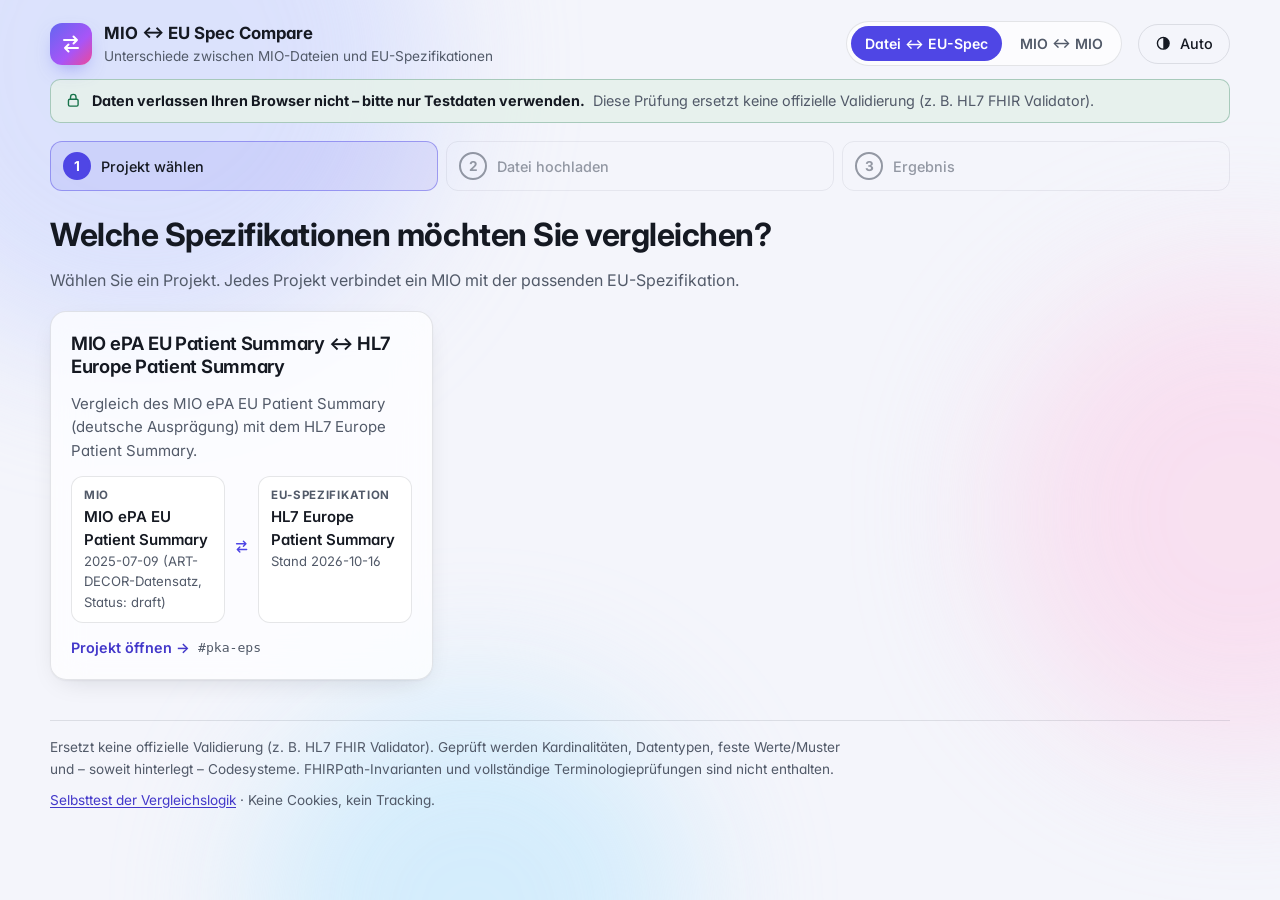
==== commit 707d38b3: "Update GitHub Organisation Zur Integration von Vergleichen MIO interner Projekte" ====
--- a/index.html
+++ b/index.html
@@ -35,6 +35,8 @@
     <symbol id="i-link" viewBox="0 0 24 24"><path d="M10 14a4 4 0 0 0 5.7 0l3-3a4 4 0 0 0-5.7-5.7l-1 1M14 10a4 4 0 0 0-5.7 0l-3 3a4 4 0 0 0 5.7 5.7l1-1" fill="none" stroke="currentColor" stroke-width="2" stroke-linecap="round"/></symbol>
     <symbol id="i-back" viewBox="0 0 24 24"><path d="M15 5l-7 7 7 7" fill="none" stroke="currentColor" stroke-width="2.2" stroke-linecap="round" stroke-linejoin="round"/></symbol>
     <symbol id="i-search" viewBox="0 0 24 24"><circle cx="10.5" cy="10.5" r="6.5" fill="none" stroke="currentColor" stroke-width="2"/><path d="m15.5 15.5 5 5" stroke="currentColor" stroke-width="2" stroke-linecap="round"/></symbol>
+    <symbol id="i-nur-a" viewBox="0 0 24 24"><circle cx="12" cy="12" r="9" fill="none" stroke="currentColor" stroke-width="2"/><path d="M9 16.5l3-9 3 9M10 13.5h4" fill="none" stroke="currentColor" stroke-width="2" stroke-linecap="round" stroke-linejoin="round"/></symbol>
+    <symbol id="i-nur-b" viewBox="0 0 24 24"><circle cx="12" cy="12" r="9" fill="none" stroke="currentColor" stroke-width="2"/><path d="M9.5 7.5h3.2a2.1 2.1 0 0 1 0 4.2H9.5zm0 4.2h3.6a2.4 2.4 0 0 1 0 4.8H9.5z" fill="none" stroke="currentColor" stroke-width="1.9" stroke-linejoin="round"/></symbol>
     <symbol id="i-arrows" viewBox="0 0 24 24"><path d="M5 8h13m0 0-3.5-3.5M18 8l-3.5 3.5M19 16H6m0 0 3.5-3.5M6 16l3.5 3.5" fill="none" stroke="currentColor" stroke-width="2" stroke-linecap="round" stroke-linejoin="round"/></symbol>
   </svg>
 
@@ -49,6 +51,10 @@
         <p class="brand-sub">Unterschiede zwischen MIO-Dateien und EU-Spezifikationen</p>
       </div>
     </div>
+    <nav class="modus" aria-label="Funktion wählen">
+      <a href="#" id="modus-datei" class="modus-link">Datei ↔ EU-Spec</a>
+      <a href="#vergleich" id="modus-mio" class="modus-link">MIO ↔ MIO</a>
+    </nav>
     <button type="button" class="btn btn-ghost theme-toggle" id="theme-toggle" aria-label="Farbschema: automatisch">
       <svg aria-hidden="true"><use href="#i-auto"/></svg><span class="theme-label">Auto</span>
     </button>
@@ -178,6 +184,76 @@
         <div class="nb-tabelle glass" id="nb-tabelle" role="table" aria-label="MIO-Datei und EU-Profil nebeneinander"></div>
       </div>
     </section>
+
+    <!-- MIO ↔ MIO -->
+    <section id="mio-vergleich" class="panel" aria-labelledby="h-mio" hidden>
+      <h1 id="h-mio" tabindex="-1">Zwei MIO-Inhalte vergleichen</h1>
+      <p class="lead">Wie ist z. B. die Diagnose in einem MIO im Vergleich zu einem anderen aufgebaut? Wählen Sie zwei MIOs und einen Inhalt.</p>
+
+      <div class="mv-auswahl">
+        <fieldset class="mv-seite glass">
+          <legend><span class="seiten-marke" data-seite="a">A</span> Erstes MIO</legend>
+          <div class="mv-karten" id="mv-karten-a"></div>
+        </fieldset>
+        <fieldset class="mv-seite glass">
+          <legend><span class="seiten-marke" data-seite="b">B</span> Zweites MIO</legend>
+          <div class="mv-karten" id="mv-karten-b"></div>
+        </fieldset>
+      </div>
+
+      <div class="mv-inhalt glass">
+        <label class="feld">
+          <span class="feld-label">Inhalt</span>
+          <select id="mv-typ" disabled><option>Bitte zuerst zwei MIOs wählen</option></select>
+        </label>
+        <label class="feld" id="mv-profil-a-feld" hidden>
+          <span class="feld-label">Profil in A</span>
+          <select id="mv-profil-a"></select>
+        </label>
+        <label class="feld" id="mv-profil-b-feld" hidden>
+          <span class="feld-label">Profil in B</span>
+          <select id="mv-profil-b"></select>
+        </label>
+        <button type="button" class="btn btn-primary" id="mv-start" disabled><svg aria-hidden="true"><use href="#i-arrows"/></svg> Vergleichen</button>
+      </div>
+
+      <div id="mv-fehler" class="alert" role="alert" hidden></div>
+
+      <div id="mv-ergebnis" hidden>
+        <div class="ergebnis-kopf">
+          <div>
+            <h2 id="mv-titel"></h2>
+            <p id="mv-meta" class="lead"></p>
+          </div>
+          <div class="btn-row werkzeuge">
+            <button type="button" class="btn btn-secondary" id="mv-csv"><svg aria-hidden="true"><use href="#i-download"/></svg> CSV</button>
+            <button type="button" class="btn btn-secondary" id="mv-json"><svg aria-hidden="true"><use href="#i-download"/></svg> JSON</button>
+            <button type="button" class="btn btn-secondary" id="mv-drucken"><svg aria-hidden="true"><use href="#i-print"/></svg> Drucken</button>
+            <button type="button" class="btn btn-secondary" id="mv-link"><svg aria-hidden="true"><use href="#i-link"/></svg> Link kopieren</button>
+          </div>
+        </div>
+        <div class="uebersicht">
+          <div class="score glass" id="mv-score"></div>
+          <div class="kennzahlen" id="mv-kennzahlen"></div>
+        </div>
+        <div class="filter glass">
+          <div class="chips" id="mv-chips" role="group" aria-label="Kategorien filtern"></div>
+          <div class="filter-felder">
+            <label class="feld suche">
+              <span class="sr-only">Volltextsuche</span>
+              <svg aria-hidden="true"><use href="#i-search"/></svg>
+              <input type="search" id="mv-suche" placeholder="Suchen: Element, Pfad, MIO-Bezeichnung …" autocomplete="off">
+            </label>
+          </div>
+        </div>
+        <p id="mv-treffer" class="treffer-info" aria-live="polite"></p>
+        <div class="nb-tabelle mv-tabelle glass" id="mv-tabelle" role="table" aria-label="MIO A und MIO B nebeneinander"></div>
+        <details class="erweitert glass" id="mv-nicht-zuordenbar" hidden>
+          <summary></summary>
+          <ul></ul>
+        </details>
+      </div>
+    </section>
   </main>
 
   <footer class="fusszeile">
@@ -189,7 +265,9 @@
   <script src="js/fhir-xml.js"></script>
   <script src="js/compare.js"></script>
   <script src="js/specs.js"></script>
+  <script src="js/profilvergleich.js"></script>
   <script src="js/export.js"></script>
+  <script src="js/mio-vergleich.js"></script>
   <script src="js/app.js"></script>
 </body>
 </html>
--- a/css/app.css
+++ b/css/app.css
@@ -101,6 +101,7 @@
 /* --------------------------------------------------------------- Basis */
 
 *, *::before, *::after { box-sizing: border-box; }
+[hidden] { display: none !important; }
 
 html { -webkit-text-size-adjust: 100%; }
 
@@ -442,6 +443,71 @@
 .nb-zeile:not(.nb-kopf):hover { background: var(--accent-soft); }
 .nb-einzug { display: block; padding-left: calc(var(--tiefe, 0) * 14px); }
 
+/* --------------------------------------------------------------- Moduswahl & MIO ↔ MIO */
+
+.topbar { flex-wrap: wrap; }
+.modus { display: inline-flex; gap: 4px; padding: 4px; border-radius: 999px; background: var(--surface); border: 1px solid var(--border); margin-left: auto; }
+.modus-link {
+  padding: 7px 14px; border-radius: 999px; color: var(--muted); font-weight: 600; font-size: .88rem; text-decoration: none; white-space: nowrap;
+  transition: background-color .2s, color .2s;
+}
+.modus-link:hover { color: var(--text); }
+.modus-link[aria-current="page"] { background: var(--accent); color: var(--on-accent); }
+
+body[data-modus="mio"] .stepper,
+body[data-modus="mio"] #schritt-1,
+body[data-modus="mio"] #schritt-2,
+body[data-modus="mio"] #schritt-3 { display: none; }
+body:not([data-modus="mio"]) #mio-vergleich { display: none; }
+
+:root { --c-nur-a: #6a3bc9; --c-nur-b: #0b6e83; --c-unterschiedlich: var(--c-abweichend); --c-gleich: var(--c-ok); }
+@media (prefers-color-scheme: dark) { :root:not([data-theme="light"]) { --c-nur-a: #bba5ff; --c-nur-b: #5fd0e6; } }
+:root[data-theme="dark"] { --c-nur-a: #bba5ff; --c-nur-b: #5fd0e6; }
+[data-kat="nur-a"] { --farbe: var(--c-nur-a); }
+[data-kat="nur-b"] { --farbe: var(--c-nur-b); }
+[data-kat="unterschiedlich"] { --farbe: var(--c-unterschiedlich); }
+[data-kat="gleich"] { --farbe: var(--c-gleich); }
+
+.mv-auswahl { display: grid; grid-template-columns: repeat(2, minmax(0, 1fr)); gap: 16px; margin-top: 18px; }
+.mv-seite { margin: 0; padding: 14px 16px 16px; min-width: 0; }
+.mv-seite legend { display: flex; align-items: center; gap: 8px; font-weight: 650; padding: 0 6px; }
+.seiten-marke {
+  display: inline-grid; place-items: center; width: 26px; height: 26px; border-radius: 8px; font-weight: 800; font-size: .85rem;
+  color: #fff; background: var(--c-nur-a);
+}
+.seiten-marke[data-seite="b"] { background: var(--c-nur-b); }
+:root[data-theme="dark"] .seiten-marke { color: #0c0f16; }
+@media (prefers-color-scheme: dark) { :root:not([data-theme="light"]) .seiten-marke { color: #0c0f16; } }
+.mv-karten { display: grid; gap: 8px; }
+.mv-karte {
+  display: flex; align-items: flex-start; gap: 10px; padding: 10px 12px; border-radius: 12px; cursor: pointer;
+  background: var(--surface-strong); border: 1.5px solid var(--border); transition: border-color .2s, transform .2s var(--ease), box-shadow .2s;
+}
+.mv-karte:hover { transform: translateY(-1px); box-shadow: var(--shadow); }
+.mv-karte input { margin-top: 3px; width: 18px; height: 18px; accent-color: var(--accent); flex: none; }
+.mv-karte:has(input:checked) { border-color: var(--accent); background: var(--accent-soft); }
+.mv-karte:has(input:focus-visible) { outline: 3px solid var(--focus); outline-offset: 2px; }
+.mv-karte-name { display: block; font-weight: 600; }
+.mv-karte-info { display: block; font-size: .82rem; color: var(--muted); }
+.mv-karte-art { display: inline-block; margin-top: 4px; font-size: .72rem; font-weight: 700; padding: 1px 7px; border-radius: 6px; border: 1px solid var(--border); color: var(--muted); }
+
+.mv-inhalt { display: flex; flex-wrap: wrap; align-items: flex-end; gap: 12px; padding: 14px 16px; margin: 16px 0; }
+.mv-inhalt .feld { flex: 1 1 220px; }
+.mv-inhalt .feld select { width: 100%; }
+.mv-inhalt .btn { min-height: 40px; }
+.mv-inhalt .btn[disabled] { opacity: .5; cursor: not-allowed; transform: none; }
+#mv-ergebnis { margin-top: 8px; }
+#mv-ergebnis h2 { font-size: 1.3rem; }
+
+.mv-tabelle .nb-zeile { grid-template-columns: 170px minmax(0, 1fr) minmax(0, 1fr); }
+.mv-wert { display: block; font-size: .8rem; color: var(--muted); }
+.mv-wert b { font-weight: 600; color: var(--text); }
+.mv-wert mark { background: color-mix(in srgb, var(--c-unterschiedlich) 22%, transparent); color: var(--text); border-radius: 4px; padding: 0 3px; }
+.mv-wert mark::before { content: "≠ "; font-weight: 700; }
+.mv-leer { font-style: italic; color: var(--muted); font-size: .82rem; }
+.mv-erkl { display: block; font-size: .78rem; color: var(--muted); margin-top: 4px; }
+#mv-nicht-zuordenbar ul { columns: 2 260px; margin: 10px 0 0; padding-left: 18px; font-size: .88rem; }
+
 /* Fußzeile */
 .fusszeile { padding: 16px 0 40px; color: var(--muted); font-size: .85rem; border-top: 1px solid var(--border); }
 .fusszeile p { max-width: 90ch; }
@@ -464,8 +530,15 @@
   .nb-hinweis { justify-self: start; text-align: left; }
 }
 
+@media (max-width: 760px) {
+  .mv-auswahl { grid-template-columns: 1fr; }
+  .modus { margin-left: 0; order: 3; width: 100%; justify-content: center; }
+  .modus-link { flex: 1; text-align: center; }
+}
+
 @media (max-width: 640px) {
   body { font-size: 14.5px; }
+  .mv-tabelle .nb-zeile { grid-template-columns: 1fr; }
   .brand-sub { display: none; }
   .theme-toggle .theme-label { display: none; }
   .step { flex-direction: column; text-align: center; gap: 4px; padding: 8px 4px; font-size: .78rem; }
--- a/css/print.css
+++ b/css/print.css
@@ -16,6 +16,14 @@
 .werkzeuge, .ansicht-tabs, .filter, #ansicht-nebeneinander, .toast, .ig-link svg { display: none !important; }
 
 #schritt-3, #ansicht-dashboard { display: block !important; }
+
+/* MIO ↔ MIO: nur Ergebnis drucken */
+.modus, .mv-auswahl, .mv-inhalt, #mio-vergleich .lead:first-of-type { display: none !important; }
+body[data-modus="mio"] #schritt-3 { display: none !important; }
+body[data-modus="mio"] #mio-vergleich, body[data-modus="mio"] #mv-ergebnis { display: block !important; }
+.nb-tabelle { max-height: none !important; overflow: visible !important; }
+.nb-zeile { break-inside: avoid; }
+#mv-nicht-zuordenbar[hidden] { display: none !important; }
 
 .glass, .befund, .kennzahl, .privacy {
   background: #fff !important; box-shadow: none !important;
